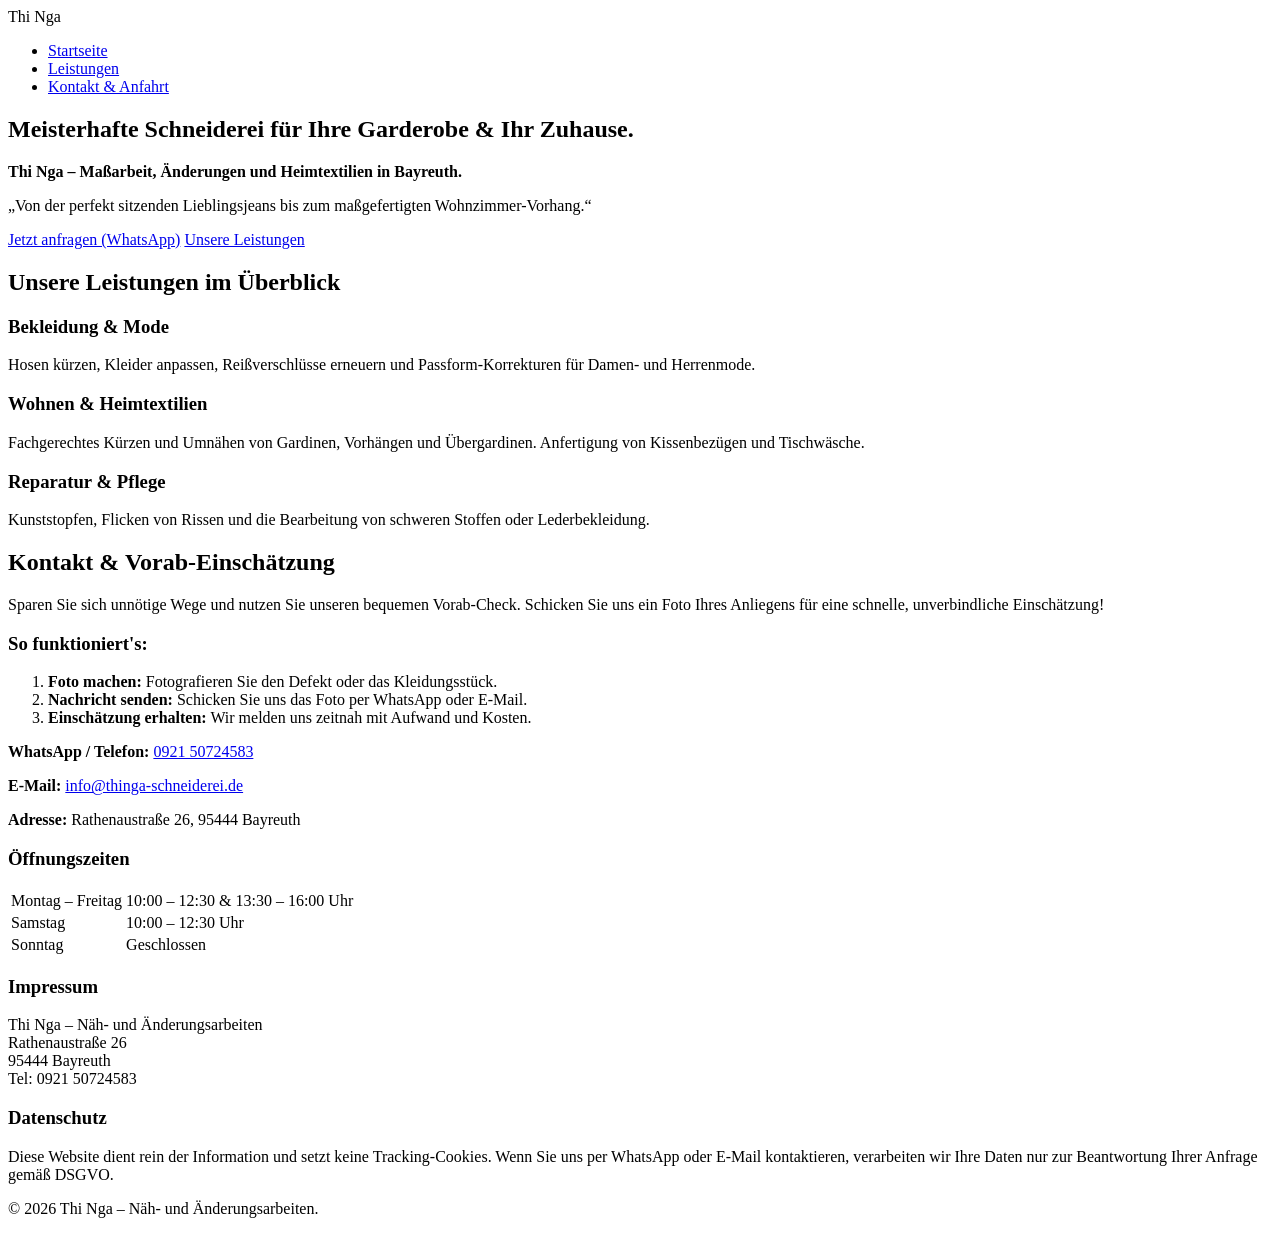
==== index.html @ 386ffd5c "Rename Untitled-1.html to index.html" ====
<!DOCTYPE html>
<html lang="de">
<head>
    <meta charset="UTF-8">
    <meta name="viewport" content="width=device-width, initial-scale=1.0">
    <meta name="description" content="Thi Nga – Ihre Änderungsschneiderei in Bayreuth. Maßarbeit, Änderungen und Heimtextilien.">
    <title>Thi Nga – Näh- und Änderungsarbeiten in Bayreuth</title>
    <link rel="stylesheet" href="style.css">
    <link rel="preconnect" href="https://fonts.googleapis.com">
    <link rel="preconnect" href="https://fonts.gstatic.com" crossorigin>
    <link href="https://fonts.googleapis.com/css2?family=Montserrat:wght@500;700&family=Open+Sans:wght@400;600&display=swap" rel="stylesheet">
</head>
<body>

    <header>
        <div class="container header-container">
            <div class="logo">Thi Nga</div>
            <nav>
                <ul>
                    <li><a href="#home">Startseite</a></li>
                    <li><a href="#leistungen">Leistungen</a></li>
                    <li><a href="#kontakt">Kontakt & Anfahrt</a></li>
                </ul>
            </nav>
        </div>
    </header>

    <section id="home" class="hero">
        <div class="container">
            <h1>Meisterhafte Schneiderei für Ihre Garderobe & Ihr Zuhause.</h1>
            <p><strong>Thi Nga – Maßarbeit, Änderungen und Heimtextilien in Bayreuth.</strong></p>
            <p>„Von der perfekt sitzenden Lieblingsjeans bis zum maßgefertigten Wohnzimmer-Vorhang.“</p>
            <div class="hero-buttons">
                <a href="#kontakt" class="btn btn-primary">Jetzt anfragen (WhatsApp)</a>
                <a href="#leistungen" class="btn btn-secondary">Unsere Leistungen</a>
            </div>
        </div>
    </section>

    <section id="leistungen" class="services">
        <div class="container">
            <h2>Unsere Leistungen im Überblick</h2>
            <div class="services-grid">
                <div class="service-card">
                    <h3>Bekleidung & Mode</h3>
                    <p>Hosen kürzen, Kleider anpassen, Reißverschlüsse erneuern und Passform-Korrekturen für Damen- und Herrenmode.</p>
                </div>
                <div class="service-card">
                    <h3>Wohnen & Heimtextilien</h3>
                    <p>Fachgerechtes Kürzen und Umnähen von Gardinen, Vorhängen und Übergardinen. Anfertigung von Kissenbezügen und Tischwäsche.</p>
                </div>
                <div class="service-card">
                    <h3>Reparatur & Pflege</h3>
                    <p>Kunststopfen, Flicken von Rissen und die Bearbeitung von schweren Stoffen oder Lederbekleidung.</p>
                </div>
            </div>
        </div>
    </section>

    <section id="kontakt" class="contact">
        <div class="container">
            <h2>Kontakt & Vorab-Einschätzung</h2>
            <p>Sparen Sie sich unnötige Wege und nutzen Sie unseren bequemen Vorab-Check. Schicken Sie uns ein Foto Ihres Anliegens für eine schnelle, unverbindliche Einschätzung!</p>
            
            <div class="contact-grid">
                <div class="contact-info">
                    <h3>So funktioniert's:</h3>
                    <ol>
                        <li><strong>Foto machen:</strong> Fotografieren Sie den Defekt oder das Kleidungsstück.</li>
                        <li><strong>Nachricht senden:</strong> Schicken Sie uns das Foto per WhatsApp oder E-Mail.</li>
                        <li><strong>Einschätzung erhalten:</strong> Wir melden uns zeitnah mit Aufwand und Kosten.</li>
                    </ol>
                    <div class="contact-details">
                        <p><strong>WhatsApp / Telefon:</strong> <a href="tel:+4992150724583">0921 50724583</a></p>
                        <p><strong>E-Mail:</strong> <a href="mailto:info@thinga-schneiderei.de">info@thinga-schneiderei.de</a></p>
                        <p><strong>Adresse:</strong> Rathenaustraße 26, 95444 Bayreuth</p>
                    </div>
                </div>
                
                <div class="opening-hours">
                    <h3>Öffnungszeiten</h3>
                    <table>
                        <tr>
                            <td>Montag – Freitag</td>
                            <td>10:00 – 12:30 & 13:30 – 16:00 Uhr</td>
                        </tr>
                        <tr>
                            <td>Samstag</td>
                            <td>10:00 – 12:30 Uhr</td>
                        </tr>
                        <tr>
                            <td>Sonntag</td>
                            <td>Geschlossen</td>
                        </tr>
                    </table>
                </div>
            </div>
        </div>
    </section>

    <footer>
        <div class="container">
            <div class="footer-legal">
                <h3>Impressum</h3>
                <p>Thi Nga – Näh- und Änderungsarbeiten<br>
                Rathenaustraße 26<br>
                95444 Bayreuth<br>
                Tel: 0921 50724583</p>
            </div>
            <div class="footer-legal">
                <h3>Datenschutz</h3>
                <p>Diese Website dient rein der Information und setzt keine Tracking-Cookies. Wenn Sie uns per WhatsApp oder E-Mail kontaktieren, verarbeiten wir Ihre Daten nur zur Beantwortung Ihrer Anfrage gemäß DSGVO.</p>
            </div>
        </div>
        <div class="copyright">
            <p>&copy; 2026 Thi Nga – Näh- und Änderungsarbeiten.</p>
        </div>
    </footer>

</body>
</html>
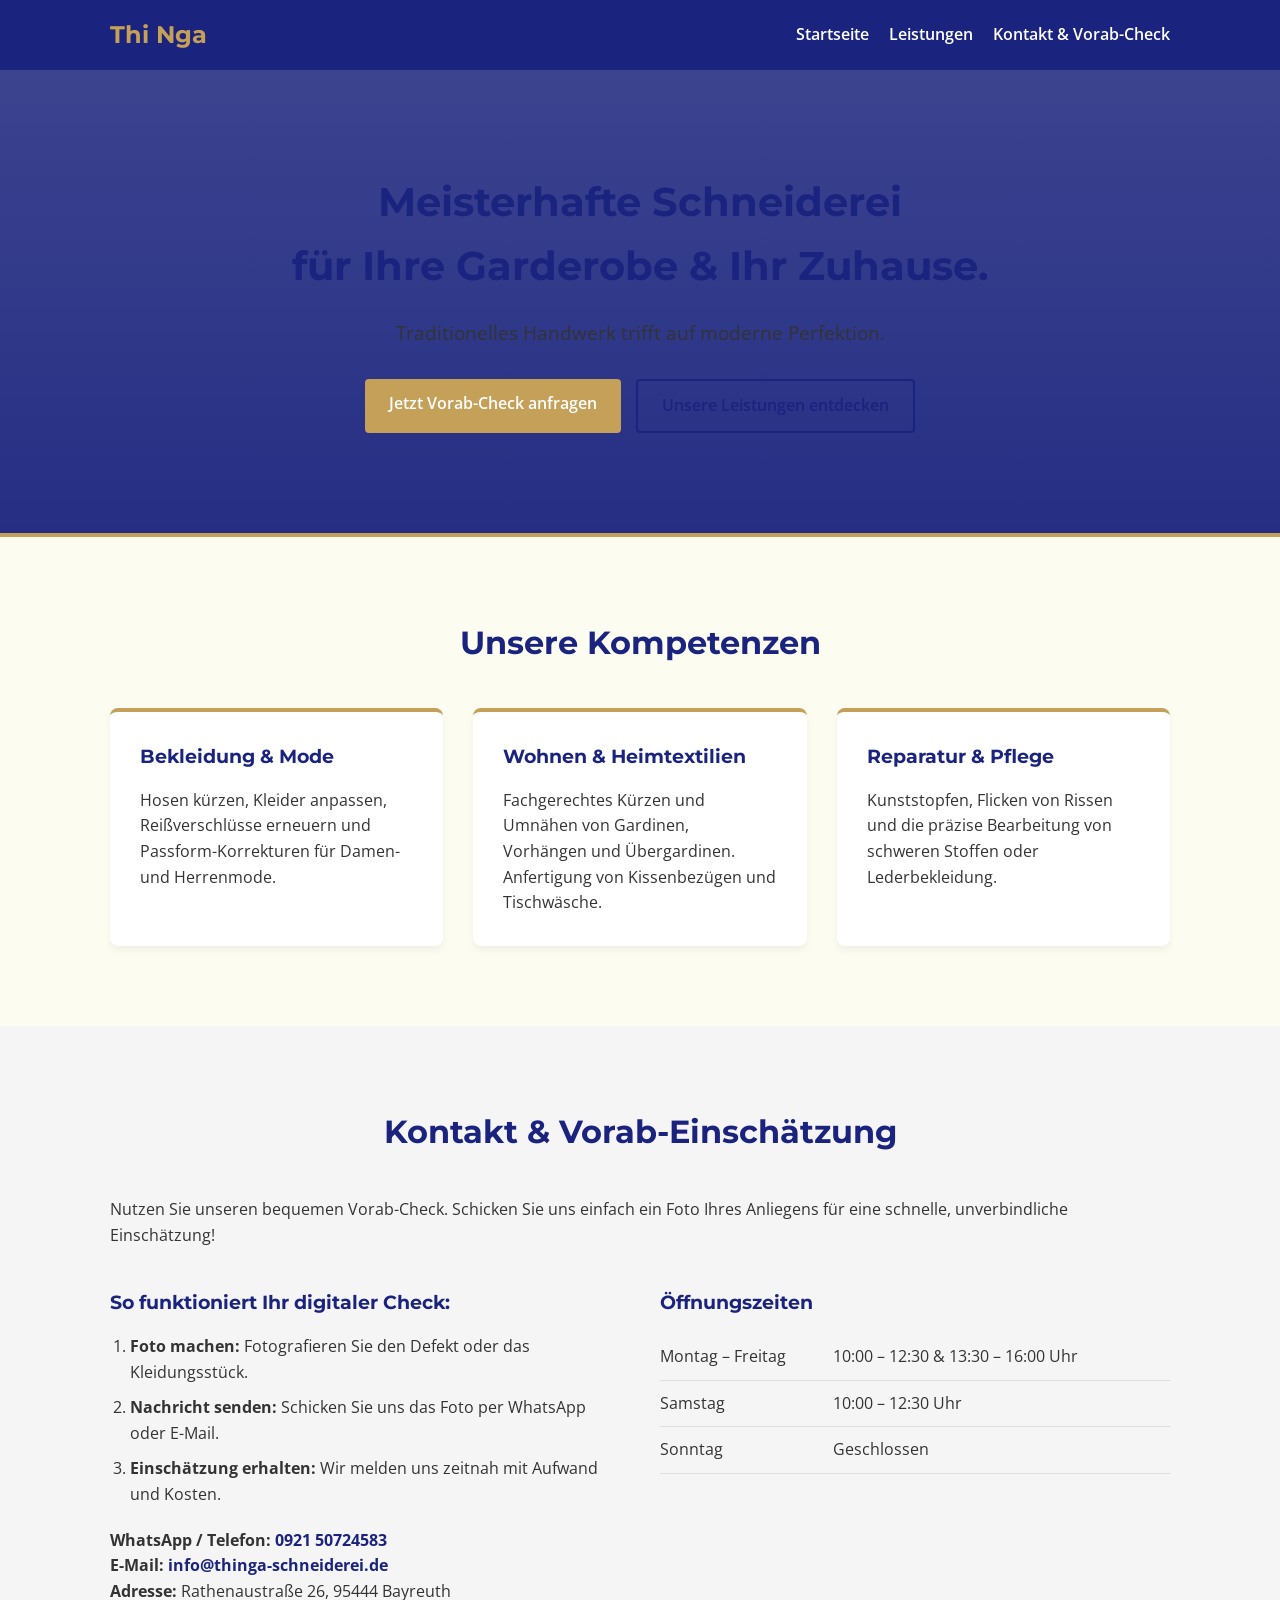
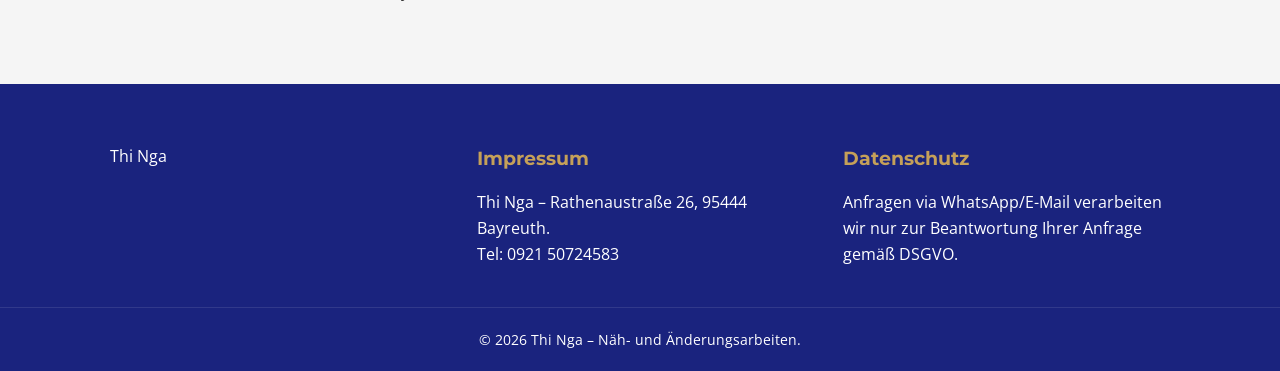
==== commit e54f7292: "Update index.html" ====
--- a/index.html
+++ b/index.html
@@ -3,12 +3,12 @@
 <head>
     <meta charset="UTF-8">
     <meta name="viewport" content="width=device-width, initial-scale=1.0">
-    <meta name="description" content="Thi Nga – Ihre Änderungsschneiderei in Bayreuth. Maßarbeit, Änderungen und Heimtextilien.">
-    <title>Thi Nga – Näh- und Änderungsarbeiten in Bayreuth</title>
+    <meta name="description" content="Thi Nga – Meisterhafte Änderungsschneiderei in Bayreuth. Maßarbeit, Änderungen & Heimtextilien.">
+    <title>Thi Nga – Näh- und Änderungsarbeiten | Bayreuth</title>
     <link rel="stylesheet" href="style.css">
     <link rel="preconnect" href="https://fonts.googleapis.com">
     <link rel="preconnect" href="https://fonts.gstatic.com" crossorigin>
-    <link href="https://fonts.googleapis.com/css2?family=Montserrat:wght@500;700&family=Open+Sans:wght@400;600&display=swap" rel="stylesheet">
+    <link href="https://fonts.googleapis.com/css2?family=Montserrat:wght@500;700&family=Playfair+Display:wght@500;700&family=Open+Sans:wght@400;600&display=swap" rel="stylesheet">
 </head>
 <body>
 
@@ -19,39 +19,50 @@
                 <ul>
                     <li><a href="#home">Startseite</a></li>
                     <li><a href="#leistungen">Leistungen</a></li>
-                    <li><a href="#kontakt">Kontakt & Anfahrt</a></li>
+                    <li><a href="#kontakt">Kontakt & Vorab-Check</a></li>
                 </ul>
             </nav>
         </div>
     </header>
 
-    <section id="home" class="hero">
-        <div class="container">
-            <h1>Meisterhafte Schneiderei für Ihre Garderobe & Ihr Zuhause.</h1>
-            <p><strong>Thi Nga – Maßarbeit, Änderungen und Heimtextilien in Bayreuth.</strong></p>
-            <p>„Von der perfekt sitzenden Lieblingsjeans bis zum maßgefertigten Wohnzimmer-Vorhang.“</p>
+    <section id="home" class="hero animate-fade-in" style="background-image: linear-gradient(rgba(26, 35, 126, 0.85), rgba(26, 35, 126, 0.95)), url('image_0.png');">
+        <div class="container hero-content">
+            <h1>Meisterhafte Schneiderei<br>für Ihre Garderobe & Ihr Zuhause.</h1>
+            <p class="hero-tagline">Traditionelles Handwerk trifft auf moderne Perfektion.</p>
             <div class="hero-buttons">
-                <a href="#kontakt" class="btn btn-primary">Jetzt anfragen (WhatsApp)</a>
-                <a href="#leistungen" class="btn btn-secondary">Unsere Leistungen</a>
+                <a href="#kontakt" class="btn btn-primary">Jetzt Vorab-Check anfragen</a>
+                <a href="#leistungen" class="btn btn-secondary">Unsere Leistungen entdecken</a>
             </div>
         </div>
     </section>
 
     <section id="leistungen" class="services">
         <div class="container">
-            <h2>Unsere Leistungen im Überblick</h2>
+            <h2 class="section-title">Unsere Kompetenzen</h2>
             <div class="services-grid">
-                <div class="service-card">
-                    <h3>Bekleidung & Mode</h3>
-                    <p>Hosen kürzen, Kleider anpassen, Reißverschlüsse erneuern und Passform-Korrekturen für Damen- und Herrenmode.</p>
+                
+                <div class="service-card animate-slide-up">
+                    <div class="card-image" style="background-image: url('image_1.png');"></div>
+                    <div class="card-content">
+                        <h3>Bekleidung & Mode</h3>
+                        <p>Hosen kürzen, Kleider anpassen, Reißverschlüsse erneuern und Passform-Korrekturen für Damen- und Herrenmode.</p>
+                    </div>
                 </div>
-                <div class="service-card">
-                    <h3>Wohnen & Heimtextilien</h3>
-                    <p>Fachgerechtes Kürzen und Umnähen von Gardinen, Vorhängen und Übergardinen. Anfertigung von Kissenbezügen und Tischwäsche.</p>
+
+                <div class="service-card animate-slide-up">
+                    <div class="card-image" style="background-image: url('image_2.png');"></div>
+                    <div class="card-content">
+                        <h3>Wohnen & Heimtextilien</h3>
+                        <p>Fachgerechtes Kürzen und Umnähen von Gardinen, Vorhängen und Übergardinen. Anfertigung von Kissenbezügen und Tischwäsche.</p>
+                    </div>
                 </div>
-                <div class="service-card">
-                    <h3>Reparatur & Pflege</h3>
-                    <p>Kunststopfen, Flicken von Rissen und die Bearbeitung von schweren Stoffen oder Lederbekleidung.</p>
+
+                <div class="service-card animate-slide-up">
+                    <div class="card-image" style="background-image: url('image_3.png');"></div>
+                    <div class="card-content">
+                        <h3>Reparatur & Pflege</h3>
+                        <p>Kunststopfen, Flicken von Rissen und die präzise Bearbeitung von schweren Stoffen oder Lederbekleidung.</p>
+                    </div>
                 </div>
             </div>
         </div>
@@ -59,12 +70,12 @@
 
     <section id="kontakt" class="contact">
         <div class="container">
-            <h2>Kontakt & Vorab-Einschätzung</h2>
-            <p>Sparen Sie sich unnötige Wege und nutzen Sie unseren bequemen Vorab-Check. Schicken Sie uns ein Foto Ihres Anliegens für eine schnelle, unverbindliche Einschätzung!</p>
+            <h2 class="section-title">Kontakt & Vorab-Einschätzung</h2>
+            <p class="contact-lead">Nutzen Sie unseren bequemen Vorab-Check. Schicken Sie uns einfach ein Foto Ihres Anliegens für eine schnelle, unverbindliche Einschätzung!</p>
             
             <div class="contact-grid">
                 <div class="contact-info">
-                    <h3>So funktioniert's:</h3>
+                    <h3>So funktioniert Ihr digitaler Check:</h3>
                     <ol>
                         <li><strong>Foto machen:</strong> Fotografieren Sie den Defekt oder das Kleidungsstück.</li>
                         <li><strong>Nachricht senden:</strong> Schicken Sie uns das Foto per WhatsApp oder E-Mail.</li>
@@ -99,17 +110,16 @@
     </section>
 
     <footer>
-        <div class="container">
+        <div class="container footer-grid">
+            <div class="footer-logo">Thi Nga</div>
             <div class="footer-legal">
                 <h3>Impressum</h3>
-                <p>Thi Nga – Näh- und Änderungsarbeiten<br>
-                Rathenaustraße 26<br>
-                95444 Bayreuth<br>
+                <p>Thi Nga – Rathenaustraße 26, 95444 Bayreuth.<br>
                 Tel: 0921 50724583</p>
             </div>
             <div class="footer-legal">
                 <h3>Datenschutz</h3>
-                <p>Diese Website dient rein der Information und setzt keine Tracking-Cookies. Wenn Sie uns per WhatsApp oder E-Mail kontaktieren, verarbeiten wir Ihre Daten nur zur Beantwortung Ihrer Anfrage gemäß DSGVO.</p>
+                <p>Anfragen via WhatsApp/E-Mail verarbeiten wir nur zur Beantwortung Ihrer Anfrage gemäß DSGVO.</p>
             </div>
         </div>
         <div class="copyright">
--- a/style.css
+++ b/style.css
@@ -0,0 +1,233 @@
+/* Globale Variablen (Farbpalette) */
+:root {
+    --primary-color: #1a237e; /* Dunkelblau */
+    --secondary-color: #fdfcf0; /* Warmes Beige/Leinen */
+    --accent-color: #c5a059; /* Gold/Bronze */
+    --text-color: #333333;
+    --light-bg: #f5f5f5;
+}
+
+/* Reset & Basis-Styling */
+* {
+    margin: 0;
+    padding: 0;
+    box-sizing: border-box;
+}
+
+body {
+    font-family: 'Open Sans', sans-serif;
+    color: var(--text-color);
+    background-color: var(--secondary-color);
+    line-height: 1.6;
+}
+
+h1, h2, h3 {
+    font-family: 'Montserrat', sans-serif;
+    color: var(--primary-color);
+    margin-bottom: 1rem;
+}
+
+.container {
+    max-width: 1100px;
+    margin: 0 auto;
+    padding: 0 20px;
+}
+
+/* Header & Navigation */
+header {
+    background-color: var(--primary-color);
+    color: white;
+    padding: 1rem 0;
+    position: sticky;
+    top: 0;
+    z-index: 100;
+}
+
+.header-container {
+    display: flex;
+    justify-content: space-between;
+    align-items: center;
+}
+
+.logo {
+    font-family: 'Montserrat', sans-serif;
+    font-size: 1.5rem;
+    font-weight: 700;
+    color: var(--accent-color);
+}
+
+nav ul {
+    list-style: none;
+    display: flex;
+    gap: 20px;
+}
+
+nav a {
+    color: white;
+    text-decoration: none;
+    font-weight: 600;
+    transition: color 0.3s;
+}
+
+nav a:hover {
+    color: var(--accent-color);
+}
+
+/* Hero Sektion */
+.hero {
+    background-color: var(--secondary-color);
+    padding: 100px 0;
+    text-align: center;
+    border-bottom: 4px solid var(--accent-color);
+}
+
+.hero h1 {
+    font-size: 2.5rem;
+    margin-bottom: 20px;
+}
+
+.hero p {
+    font-size: 1.2rem;
+    margin-bottom: 10px;
+}
+
+.hero-buttons {
+    margin-top: 30px;
+    display: flex;
+    justify-content: center;
+    gap: 15px;
+}
+
+/* Buttons */
+.btn {
+    display: inline-block;
+    padding: 12px 24px;
+    text-decoration: none;
+    border-radius: 4px;
+    font-weight: 600;
+    transition: all 0.3s ease;
+}
+
+.btn-primary {
+    background-color: var(--accent-color);
+    color: white;
+}
+
+.btn-primary:hover {
+    background-color: #b08d4b;
+}
+
+.btn-secondary {
+    background-color: transparent;
+    border: 2px solid var(--primary-color);
+    color: var(--primary-color);
+}
+
+.btn-secondary:hover {
+    background-color: var(--primary-color);
+    color: white;
+}
+
+/* Sektionen allgemein */
+section {
+    padding: 80px 0;
+}
+
+section h2 {
+    text-align: center;
+    font-size: 2rem;
+    margin-bottom: 40px;
+}
+
+/* Leistungen (Grid) */
+.services-grid {
+    display: grid;
+    grid-template-columns: repeat(auto-fit, minmax(300px, 1fr));
+    gap: 30px;
+}
+
+.service-card {
+    background-color: white;
+    padding: 30px;
+    border-radius: 8px;
+    box-shadow: 0 4px 6px rgba(0,0,0,0.05);
+    border-top: 4px solid var(--accent-color);
+}
+
+/* Kontakt & Öffnungszeiten */
+.contact {
+    background-color: var(--light-bg);
+}
+
+.contact-grid {
+    display: grid;
+    grid-template-columns: repeat(auto-fit, minmax(300px, 1fr));
+    gap: 40px;
+    margin-top: 40px;
+}
+
+.contact-info ol {
+    margin-left: 20px;
+    margin-bottom: 20px;
+}
+
+.contact-info li {
+    margin-bottom: 10px;
+}
+
+.contact-details a {
+    color: var(--primary-color);
+    font-weight: bold;
+    text-decoration: none;
+}
+
+.opening-hours table {
+    width: 100%;
+    border-collapse: collapse;
+}
+
+.opening-hours td {
+    padding: 10px 0;
+    border-bottom: 1px solid #ddd;
+}
+
+/* Footer */
+footer {
+    background-color: var(--primary-color);
+    color: white;
+    padding: 60px 0 20px;
+}
+
+footer .container {
+    display: grid;
+    grid-template-columns: repeat(auto-fit, minmax(250px, 1fr));
+    gap: 40px;
+    margin-bottom: 40px;
+}
+
+footer h3 {
+    color: var(--accent-color);
+}
+
+.copyright {
+    text-align: center;
+    border-top: 1px solid rgba(255,255,255,0.1);
+    padding-top: 20px;
+    font-size: 0.9rem;
+}
+
+/* Responsive Design (Smartphone) */
+@media (max-width: 768px) {
+    .header-container {
+        flex-direction: column;
+        gap: 15px;
+    }
+    
+    .hero h1 {
+        font-size: 2rem;
+    }
+    
+    .hero-buttons {
+        flex-direction: column;
+    }
+}
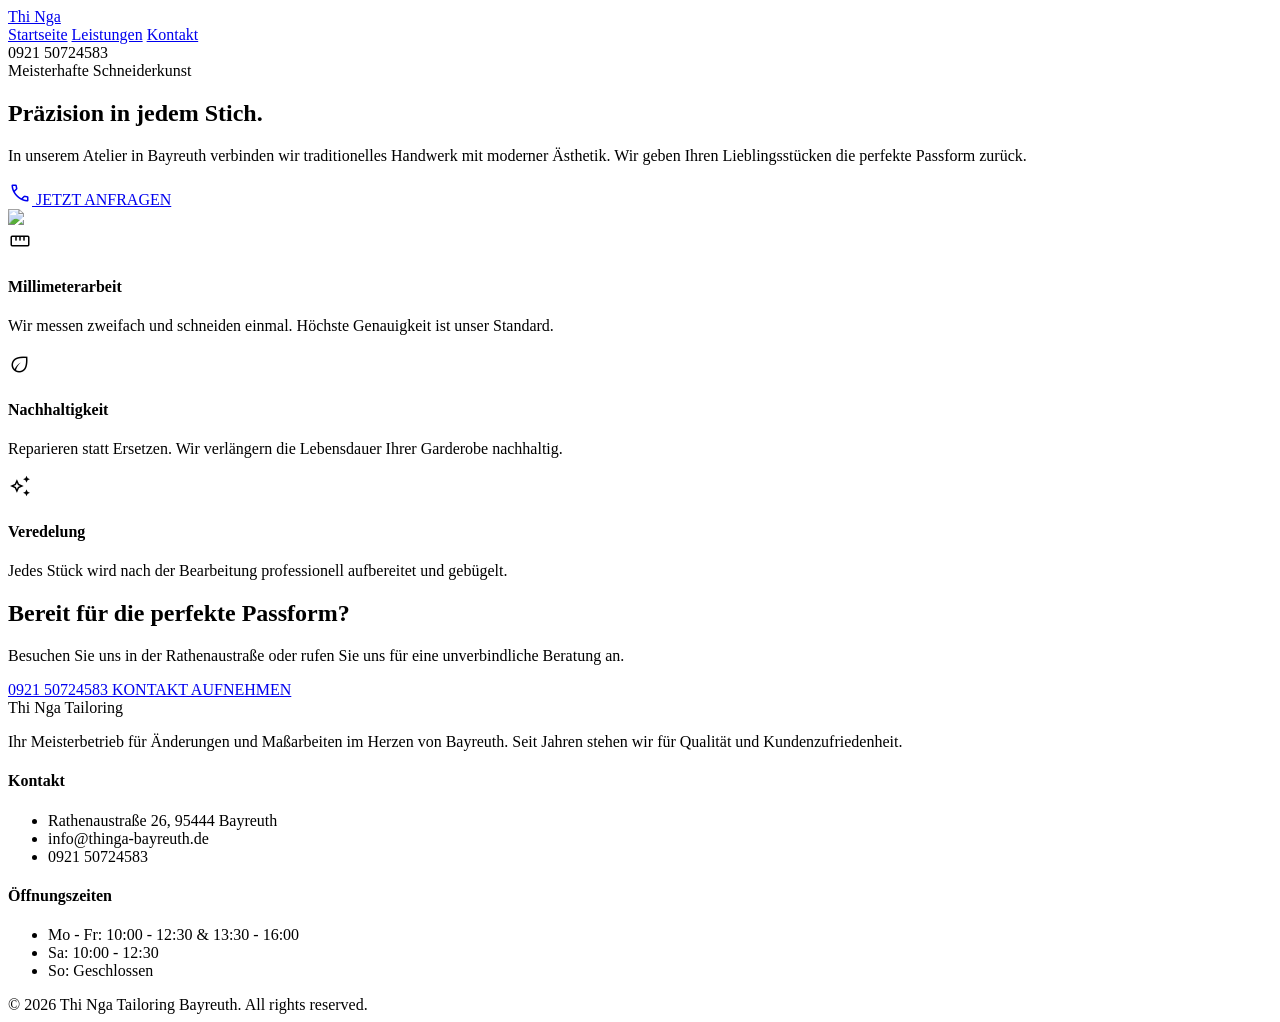
==== commit 45a8de5d: "Update index.html" ====
--- a/index.html
+++ b/index.html
@@ -1,131 +1,169 @@
 <!DOCTYPE html>
-<html lang="de">
-<head>
-    <meta charset="UTF-8">
-    <meta name="viewport" content="width=device-width, initial-scale=1.0">
-    <meta name="description" content="Thi Nga – Meisterhafte Änderungsschneiderei in Bayreuth. Maßarbeit, Änderungen & Heimtextilien.">
-    <title>Thi Nga – Näh- und Änderungsarbeiten | Bayreuth</title>
-    <link rel="stylesheet" href="style.css">
-    <link rel="preconnect" href="https://fonts.googleapis.com">
-    <link rel="preconnect" href="https://fonts.gstatic.com" crossorigin>
-    <link href="https://fonts.googleapis.com/css2?family=Montserrat:wght@500;700&family=Playfair+Display:wght@500;700&family=Open+Sans:wght@400;600&display=swap" rel="stylesheet">
+<html class="light" lang="de"><head>
+<meta charset="utf-8"/>
+<meta content="width=device-width, initial-scale=1.0" name="viewport"/>
+<title>Thi Nga - Näh- und Änderungsarbeiten in Bayreuth</title>
+<script src="https://cdn.tailwindcss.com?plugins=forms,container-queries"></script>
+<link href="https://fonts.googleapis.com/css2?family=Newsreader:ital,wght@0,400;0,500;0,600;1,400;1,500&family=Manrope:wght@400;600;700&display=swap" rel="stylesheet"/>
+<link href="https://fonts.googleapis.com/css2?family=Material+Symbols+Outlined:wght,FILL@100..700,0..1&display=swap" rel="stylesheet"/>
+<script id="tailwind-config">
+    tailwind.config = {
+        darkMode: "class",
+        theme: {
+            extend: {
+                colors: {
+                    "primary": "#000000",
+                    "primary-container": "#0f1c2e",
+                    "on-primary": "#ffffff",
+                    "secondary": "#645e4f",
+                    "secondary-container": "#e8dfcc",
+                    "on-secondary-container": "#696253",
+                    "background": "#f9f9f9",
+                    "on-background": "#1a1c1c",
+                    "surface": "#f9f9f9",
+                    "on-surface": "#1a1c1c",
+                    "on-surface-variant": "#44474c",
+                    "outline-variant": "#c5c6cd",
+                    "surface-container-low": "#f3f3f3",
+                    "surface-container-highest": "#e2e2e2",
+                },
+                spacing: {
+                    "section-gap": "120px",
+                },
+                fontFamily: {
+                    "headline-md": ["Newsreader"],
+                    "headline-lg": ["Newsreader"],
+                    "headline-xl": ["Newsreader"],
+                    "body-md": ["Manrope"],
+                    "body-lg": ["Manrope"],
+                    "label-sm": ["Manrope"]
+                },
+                fontSize: {
+                    "headline-md": ["24px", {"lineHeight": "1.3", "fontWeight": "500"}],
+                    "headline-lg": ["32px", {"lineHeight": "1.2", "fontWeight": "500"}],
+                    "headline-xl": ["48px", {"lineHeight": "1.1", "letterSpacing": "-0.02em", "fontWeight": "600"}],
+                    "body-md": ["16px", {"lineHeight": "1.6", "fontWeight": "400"}],
+                    "body-lg": ["18px", {"lineHeight": "1.6", "fontWeight": "400"}],
+                    "label-sm": ["13px", {"lineHeight": "1", "letterSpacing": "0.05em", "fontWeight": "600"}]
+                }
+            }
+        }
+    }
+</script>
+<style>
+    .material-symbols-outlined { font-variation-settings: 'FILL' 0, 'wght' 300, 'GRAD' 0, 'opsz' 24; }
+</style>
 </head>
-<body>
+<body class="bg-background text-on-background font-body-md">
 
-    <header>
-        <div class="container header-container">
-            <div class="logo">Thi Nga</div>
-            <nav>
-                <ul>
-                    <li><a href="#home">Startseite</a></li>
-                    <li><a href="#leistungen">Leistungen</a></li>
-                    <li><a href="#kontakt">Kontakt & Vorab-Check</a></li>
-                </ul>
-            </nav>
+<header class="fixed top-0 w-full z-50 bg-[#fdfbf7] border-b border-[#e5e1da]">
+    <div class="max-w-[1140px] mx-auto px-8 py-6 flex justify-between items-center w-full">
+        <a href="index.html" class="text-2xl font-medium text-[#0f1c2e] italic font-serif font-['Newsreader'] tracking-tight">Thi Nga</a>
+        <nav class="hidden md:flex gap-8 font-serif font-['Newsreader'] tracking-tight">
+            <a class="text-[#0f1c2e] border-b border-[#0f1c2e] pb-1 cursor-pointer" href="index.html">Startseite</a>
+            <a class="text-[#6b665f] hover:text-[#0f1c2e] transition-colors duration-200" href="leistungen.html">Leistungen</a>
+            <a class="text-[#6b665f] hover:text-[#0f1c2e] transition-colors duration-200" href="kontakt.html">Kontakt</a>
+        </nav>
+        <div class="text-[#0f1c2e] font-serif font-['Newsreader'] tracking-tight font-medium">
+            0921 50724583
         </div>
-    </header>
+    </div>
+</header>
 
-    <section id="home" class="hero animate-fade-in" style="background-image: linear-gradient(rgba(26, 35, 126, 0.85), rgba(26, 35, 126, 0.95)), url('image_0.png');">
-        <div class="container hero-content">
-            <h1>Meisterhafte Schneiderei<br>für Ihre Garderobe & Ihr Zuhause.</h1>
-            <p class="hero-tagline">Traditionelles Handwerk trifft auf moderne Perfektion.</p>
-            <div class="hero-buttons">
-                <a href="#kontakt" class="btn btn-primary">Jetzt Vorab-Check anfragen</a>
-                <a href="#leistungen" class="btn btn-secondary">Unsere Leistungen entdecken</a>
+<main class="pt-[100px]">
+    <section class="max-w-[1140px] mx-auto px-8 mt-20 mb-[120px]">
+        <div class="grid grid-cols-1 md:grid-cols-2 gap-16 items-center">
+            <div>
+                <span class="font-label-sm text-secondary uppercase tracking-widest block mb-4">Meisterhafte Schneiderkunst</span>
+                <h1 class="font-headline-xl text-primary mb-6">Präzision in jedem Stich.</h1>
+                <p class="font-body-lg text-on-surface-variant max-w-lg mb-8">
+                    In unserem Atelier in Bayreuth verbinden wir traditionelles Handwerk mit moderner Ästhetik. Wir geben Ihren Lieblingsstücken die perfekte Passform zurück.
+                </p>
+                <a class="inline-flex items-center gap-3 bg-primary-container text-on-primary px-8 py-4 font-label-sm tracking-wider hover:bg-opacity-90 transition-all" href="kontakt.html">
+                    <span class="material-symbols-outlined" data-icon="call">call</span>
+                    JETZT ANFRAGEN
+                </a>
+            </div>
+            <div class="relative h-[500px] overflow-hidden rounded-lg">
+                <img class="w-full h-full object-cover" data-alt="Tailor working" src="https://lh3.googleusercontent.com/aida-public/[base64]"/>
+                <div class="absolute inset-0 border-[24px] border-white opacity-20 pointer-events-none"></div>
             </div>
         </div>
     </section>
 
-    <section id="leistungen" class="services">
-        <div class="container">
-            <h2 class="section-title">Unsere Kompetenzen</h2>
-            <div class="services-grid">
-                
-                <div class="service-card animate-slide-up">
-                    <div class="card-image" style="background-image: url('image_1.png');"></div>
-                    <div class="card-content">
-                        <h3>Bekleidung & Mode</h3>
-                        <p>Hosen kürzen, Kleider anpassen, Reißverschlüsse erneuern und Passform-Korrekturen für Damen- und Herrenmode.</p>
-                    </div>
+    <section class="bg-surface-container-low py-section-gap mb-section-gap">
+        <div class="max-w-[1140px] mx-auto px-8 grid grid-cols-1 md:grid-cols-3 gap-12">
+            <div class="text-center">
+                <div class="w-16 h-16 bg-white border border-outline-variant mx-auto flex items-center justify-center mb-6 rounded-full">
+                    <span class="material-symbols-outlined text-primary" data-icon="straighten">straighten</span>
                 </div>
+                <h4 class="font-headline-md mb-3">Millimeterarbeit</h4>
+                <p class="font-body-md text-on-surface-variant">Wir messen zweifach und schneiden einmal. Höchste Genauigkeit ist unser Standard.</p>
+            </div>
+            <div class="text-center">
+                <div class="w-16 h-16 bg-white border border-outline-variant mx-auto flex items-center justify-center mb-6 rounded-full">
+                    <span class="material-symbols-outlined text-primary" data-icon="eco">eco</span>
+                </div>
+                <h4 class="font-headline-md mb-3">Nachhaltigkeit</h4>
+                <p class="font-body-md text-on-surface-variant">Reparieren statt Ersetzen. Wir verlängern die Lebensdauer Ihrer Garderobe nachhaltig.</p>
+            </div>
+            <div class="text-center">
+                <div class="w-16 h-16 bg-white border border-outline-variant mx-auto flex items-center justify-center mb-6 rounded-full">
+                    <span class="material-symbols-outlined text-primary" data-icon="auto_awesome">auto_awesome</span>
+                </div>
+                <h4 class="font-headline-md mb-3">Veredelung</h4>
+                <p class="font-body-md text-on-surface-variant">Jedes Stück wird nach der Bearbeitung professionell aufbereitet und gebügelt.</p>
+            </div>
+        </div>
+    </section>
 
-                <div class="service-card animate-slide-up">
-                    <div class="card-image" style="background-image: url('image_2.png');"></div>
-                    <div class="card-content">
-                        <h3>Wohnen & Heimtextilien</h3>
-                        <p>Fachgerechtes Kürzen und Umnähen von Gardinen, Vorhängen und Übergardinen. Anfertigung von Kissenbezügen und Tischwäsche.</p>
-                    </div>
-                </div>
-
-                <div class="service-card animate-slide-up">
-                    <div class="card-image" style="background-image: url('image_3.png');"></div>
-                    <div class="card-content">
-                        <h3>Reparatur & Pflege</h3>
-                        <p>Kunststopfen, Flicken von Rissen und die präzise Bearbeitung von schweren Stoffen oder Lederbekleidung.</p>
-                    </div>
+    <section class="max-w-[1140px] mx-auto px-8 mb-section-gap">
+        <div class="bg-primary-container text-on-primary p-16 text-center relative overflow-hidden rounded-xl">
+            <div class="relative z-10">
+                <h2 class="font-headline-xl mb-6">Bereit für die perfekte Passform?</h2>
+                <p class="font-body-lg mb-10 opacity-90 max-w-xl mx-auto">
+                    Besuchen Sie uns in der Rathenaustraße oder rufen Sie uns für eine unverbindliche Beratung an.
+                </p>
+                <div class="flex flex-col md:flex-row justify-center gap-6">
+                    <a class="bg-white text-primary-container px-10 py-4 font-label-sm tracking-widest hover:bg-gray-100 transition-all rounded" href="tel:+4992150724583">
+                        0921 50724583
+                    </a>
+                    <a class="border border-white text-white px-10 py-4 font-label-sm tracking-widest hover:bg-white/10 transition-all rounded" href="kontakt.html">
+                        KONTAKT AUFNEHMEN
+                    </a>
                 </div>
             </div>
         </div>
     </section>
+</main>
 
-    <section id="kontakt" class="contact">
-        <div class="container">
-            <h2 class="section-title">Kontakt & Vorab-Einschätzung</h2>
-            <p class="contact-lead">Nutzen Sie unseren bequemen Vorab-Check. Schicken Sie uns einfach ein Foto Ihres Anliegens für eine schnelle, unverbindliche Einschätzung!</p>
-            
-            <div class="contact-grid">
-                <div class="contact-info">
-                    <h3>So funktioniert Ihr digitaler Check:</h3>
-                    <ol>
-                        <li><strong>Foto machen:</strong> Fotografieren Sie den Defekt oder das Kleidungsstück.</li>
-                        <li><strong>Nachricht senden:</strong> Schicken Sie uns das Foto per WhatsApp oder E-Mail.</li>
-                        <li><strong>Einschätzung erhalten:</strong> Wir melden uns zeitnah mit Aufwand und Kosten.</li>
-                    </ol>
-                    <div class="contact-details">
-                        <p><strong>WhatsApp / Telefon:</strong> <a href="tel:+4992150724583">0921 50724583</a></p>
-                        <p><strong>E-Mail:</strong> <a href="mailto:info@thinga-schneiderei.de">info@thinga-schneiderei.de</a></p>
-                        <p><strong>Adresse:</strong> Rathenaustraße 26, 95444 Bayreuth</p>
-                    </div>
-                </div>
-                
-                <div class="opening-hours">
-                    <h3>Öffnungszeiten</h3>
-                    <table>
-                        <tr>
-                            <td>Montag – Freitag</td>
-                            <td>10:00 – 12:30 & 13:30 – 16:00 Uhr</td>
-                        </tr>
-                        <tr>
-                            <td>Samstag</td>
-                            <td>10:00 – 12:30 Uhr</td>
-                        </tr>
-                        <tr>
-                            <td>Sonntag</td>
-                            <td>Geschlossen</td>
-                        </tr>
-                    </table>
-                </div>
+<footer class="bg-[#f5f2eb] border-t border-[#e5e1da] mt-[120px]">
+    <div class="max-w-[1140px] mx-auto px-8 py-20 flex flex-col md:flex-row justify-between gap-12">
+        <div class="space-y-6">
+            <div class="text-xl font-medium text-[#0f1c2e] font-serif font-['Newsreader']">Thi Nga Tailoring</div>
+            <p class="font-serif font-['Newsreader'] text-[#6b665f] max-w-xs">Ihr Meisterbetrieb für Änderungen und Maßarbeiten im Herzen von Bayreuth. Seit Jahren stehen wir für Qualität und Kundenzufriedenheit.</p>
+        </div>
+        <div class="grid grid-cols-1 sm:grid-cols-2 gap-12">
+            <div class="space-y-4">
+                <h4 class="font-serif font-['Newsreader'] font-medium text-[#0f1c2e]">Kontakt</h4>
+                <ul class="space-y-3 text-sm text-[#6b665f]">
+                    <li>Rathenaustraße 26, 95444 Bayreuth</li>
+                    <li>info@thinga-bayreuth.de</li>
+                    <li>0921 50724583</li>
+                </ul>
+            </div>
+            <div class="space-y-4">
+                <h4 class="font-serif font-['Newsreader'] font-medium text-[#0f1c2e]">Öffnungszeiten</h4>
+                <ul class="space-y-3 text-sm text-[#6b665f]">
+                    <li>Mo - Fr: 10:00 - 12:30 & 13:30 - 16:00</li>
+                    <li>Sa: 10:00 - 12:30</li>
+                    <li>So: Geschlossen</li>
+                </ul>
             </div>
         </div>
-    </section>
-
-    <footer>
-        <div class="container footer-grid">
-            <div class="footer-logo">Thi Nga</div>
-            <div class="footer-legal">
-                <h3>Impressum</h3>
-                <p>Thi Nga – Rathenaustraße 26, 95444 Bayreuth.<br>
-                Tel: 0921 50724583</p>
-            </div>
-            <div class="footer-legal">
-                <h3>Datenschutz</h3>
-                <p>Anfragen via WhatsApp/E-Mail verarbeiten wir nur zur Beantwortung Ihrer Anfrage gemäß DSGVO.</p>
-            </div>
-        </div>
-        <div class="copyright">
-            <p>&copy; 2026 Thi Nga – Näh- und Änderungsarbeiten.</p>
-        </div>
-    </footer>
-
-</body>
-</html>
+    </div>
+    <div class="max-w-[1140px] mx-auto px-8 pb-10 flex justify-between items-center text-[#6b665f] text-xs font-serif font-['Newsreader']">
+        <div>© 2026 Thi Nga Tailoring Bayreuth. All rights reserved.</div>
+    </div>
+</footer>
+</body></html>
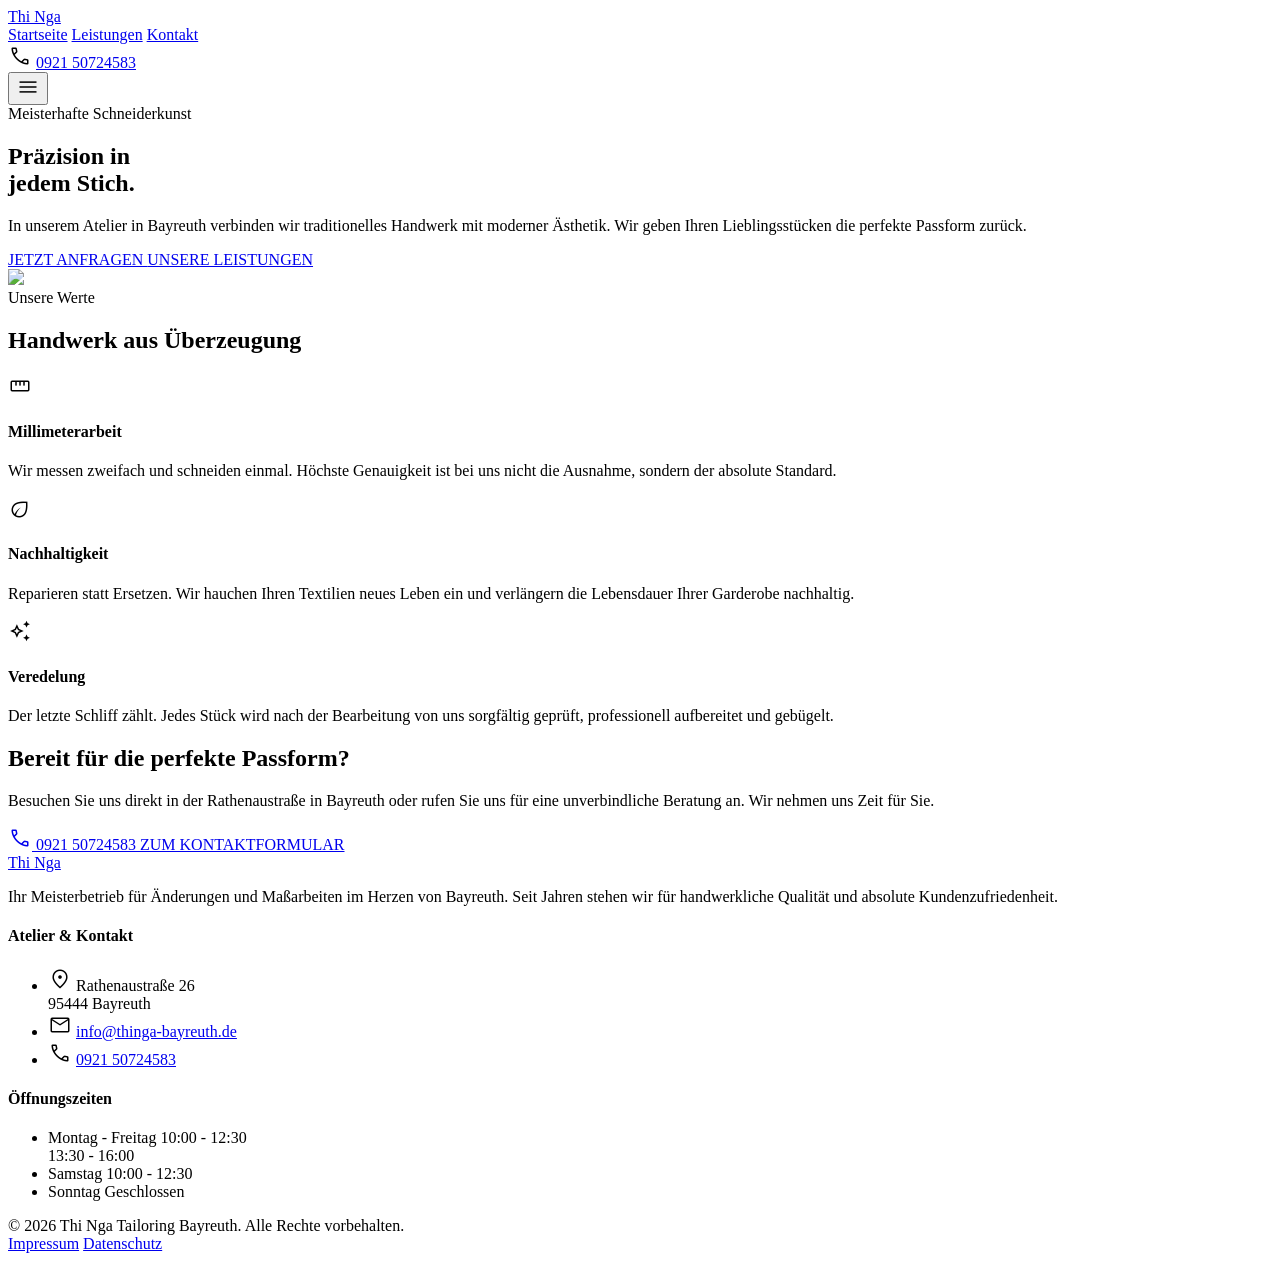
==== commit eb1a8629: "Update index.html" ====
--- a/index.html
+++ b/index.html
@@ -1,169 +1,238 @@
 <!DOCTYPE html>
-<html class="light" lang="de"><head>
-<meta charset="utf-8"/>
-<meta content="width=device-width, initial-scale=1.0" name="viewport"/>
-<title>Thi Nga - Näh- und Änderungsarbeiten in Bayreuth</title>
-<script src="https://cdn.tailwindcss.com?plugins=forms,container-queries"></script>
-<link href="https://fonts.googleapis.com/css2?family=Newsreader:ital,wght@0,400;0,500;0,600;1,400;1,500&family=Manrope:wght@400;600;700&display=swap" rel="stylesheet"/>
-<link href="https://fonts.googleapis.com/css2?family=Material+Symbols+Outlined:wght,FILL@100..700,0..1&display=swap" rel="stylesheet"/>
-<script id="tailwind-config">
-    tailwind.config = {
-        darkMode: "class",
-        theme: {
-            extend: {
-                colors: {
-                    "primary": "#000000",
-                    "primary-container": "#0f1c2e",
-                    "on-primary": "#ffffff",
-                    "secondary": "#645e4f",
-                    "secondary-container": "#e8dfcc",
-                    "on-secondary-container": "#696253",
-                    "background": "#f9f9f9",
-                    "on-background": "#1a1c1c",
-                    "surface": "#f9f9f9",
-                    "on-surface": "#1a1c1c",
-                    "on-surface-variant": "#44474c",
-                    "outline-variant": "#c5c6cd",
-                    "surface-container-low": "#f3f3f3",
-                    "surface-container-highest": "#e2e2e2",
-                },
-                spacing: {
-                    "section-gap": "120px",
-                },
-                fontFamily: {
-                    "headline-md": ["Newsreader"],
-                    "headline-lg": ["Newsreader"],
-                    "headline-xl": ["Newsreader"],
-                    "body-md": ["Manrope"],
-                    "body-lg": ["Manrope"],
-                    "label-sm": ["Manrope"]
-                },
-                fontSize: {
-                    "headline-md": ["24px", {"lineHeight": "1.3", "fontWeight": "500"}],
-                    "headline-lg": ["32px", {"lineHeight": "1.2", "fontWeight": "500"}],
-                    "headline-xl": ["48px", {"lineHeight": "1.1", "letterSpacing": "-0.02em", "fontWeight": "600"}],
-                    "body-md": ["16px", {"lineHeight": "1.6", "fontWeight": "400"}],
-                    "body-lg": ["18px", {"lineHeight": "1.6", "fontWeight": "400"}],
-                    "label-sm": ["13px", {"lineHeight": "1", "letterSpacing": "0.05em", "fontWeight": "600"}]
+<html class="light scroll-smooth" lang="de">
+<head>
+    <meta charset="utf-8"/>
+    <meta content="width=device-width, initial-scale=1.0" name="viewport"/>
+    <title>Thi Nga - Näh- und Änderungsarbeiten in Bayreuth</title>
+    <script src="https://cdn.tailwindcss.com?plugins=forms,container-queries"></script>
+    <link href="https://fonts.googleapis.com/css2?family=Newsreader:ital,wght@0,400;0,500;0,600;1,400;1,500&family=Manrope:wght@300;400;500;600;700&display=swap" rel="stylesheet"/>
+    <link href="https://fonts.googleapis.com/css2?family=Material+Symbols+Outlined:wght,FILL@100..700,0..1&display=swap" rel="stylesheet"/>
+    <script id="tailwind-config">
+        tailwind.config = {
+            darkMode: "class",
+            theme: {
+                extend: {
+                    colors: {
+                        "primary": "#1A1A1A", /* Ein weicheres, edles Schwarz */
+                        "primary-container": "#243147", /* Ein tiefes, elegantes Blau für Akzente */
+                        "on-primary": "#ffffff",
+                        "secondary": "#8A8170", /* Ein wärmeres Grau/Beige */
+                        "secondary-container": "#F5F2EB", /* Heller, warmer Hintergrund */
+                        "on-secondary-container": "#5C5648",
+                        "background": "#FAFAFA",
+                        "on-background": "#1A1A1A",
+                        "surface": "#FFFFFF",
+                        "on-surface": "#1A1A1A",
+                        "on-surface-variant": "#595959",
+                        "outline-variant": "#E0DCD3",
+                    },
+                    spacing: {
+                        "section-gap": "140px", /* Etwas mehr Luft (Whitespace) */
+                    },
+                    fontFamily: {
+                        "headline-md": ["Newsreader", "serif"],
+                        "headline-lg": ["Newsreader", "serif"],
+                        "headline-xl": ["Newsreader", "serif"],
+                        "body-md": ["Manrope", "sans-serif"],
+                        "body-lg": ["Manrope", "sans-serif"],
+                        "label-sm": ["Manrope", "sans-serif"]
+                    },
+                    boxShadow: {
+                        'soft': '0 10px 40px -10px rgba(0,0,0,0.08)',
+                        'floating': '0 20px 40px -10px rgba(0,0,0,0.12)',
+                    }
                 }
             }
         }
-    }
-</script>
-<style>
-    .material-symbols-outlined { font-variation-settings: 'FILL' 0, 'wght' 300, 'GRAD' 0, 'opsz' 24; }
-</style>
+    </script>
+    <style>
+        .material-symbols-outlined { font-variation-settings: 'FILL' 0, 'wght' 300, 'GRAD' 0, 'opsz' 24; }
+        
+        /* UI UX Pro Max: Sanfte Animationen */
+        .fade-in-up {
+            opacity: 0;
+            transform: translateY(20px);
+            animation: fadeInUp 0.8s ease-out forwards;
+        }
+        
+        @keyframes fadeInUp {
+            to {
+                opacity: 1;
+                transform: translateY(0);
+            }
+        }
+
+        /* Verzögerung für gestaffelte Elemente */
+        .delay-100 { animation-delay: 100ms; }
+        .delay-200 { animation-delay: 200ms; }
+        .delay-300 { animation-delay: 300ms; }
+
+        /* Bild-Zoom-Effekt im Hero-Bereich */
+        .hero-image-wrapper { overflow: hidden; }
+        .hero-image-wrapper img {
+            transition: transform 1.5s ease;
+        }
+        .hero-image-wrapper:hover img {
+            transform: scale(1.05);
+        }
+    </style>
 </head>
-<body class="bg-background text-on-background font-body-md">
-
-<header class="fixed top-0 w-full z-50 bg-[#fdfbf7] border-b border-[#e5e1da]">
-    <div class="max-w-[1140px] mx-auto px-8 py-6 flex justify-between items-center w-full">
-        <a href="index.html" class="text-2xl font-medium text-[#0f1c2e] italic font-serif font-['Newsreader'] tracking-tight">Thi Nga</a>
-        <nav class="hidden md:flex gap-8 font-serif font-['Newsreader'] tracking-tight">
-            <a class="text-[#0f1c2e] border-b border-[#0f1c2e] pb-1 cursor-pointer" href="index.html">Startseite</a>
-            <a class="text-[#6b665f] hover:text-[#0f1c2e] transition-colors duration-200" href="leistungen.html">Leistungen</a>
-            <a class="text-[#6b665f] hover:text-[#0f1c2e] transition-colors duration-200" href="kontakt.html">Kontakt</a>
-        </nav>
-        <div class="text-[#0f1c2e] font-serif font-['Newsreader'] tracking-tight font-medium">
-            0921 50724583
+<body class="bg-background text-on-background font-body-md antialiased selection:bg-primary-container selection:text-white">
+
+    <header class="fixed top-0 w-full z-50 bg-[#fdfbf7]/95 backdrop-blur-sm border-b border-[#e5e1da] shadow-sm transition-all duration-300">
+        <div class="max-w-[1140px] mx-auto px-8 py-5 flex justify-between items-center w-full">
+            <a href="index.html" class="text-3xl font-medium text-[#0f1c2e] italic font-serif tracking-tight transition-opacity hover:opacity-80">Thi Nga</a>
+            <nav class="hidden md:flex gap-10 font-serif tracking-tight text-[17px]">
+                <a class="text-[#0f1c2e] font-medium relative after:content-[''] after:absolute after:-bottom-2 after:left-0 after:w-full after:h-px after:bg-[#0f1c2e]" href="index.html">Startseite</a>
+                <a class="text-[#6b665f] hover:text-[#0f1c2e] transition-colors duration-300" href="leistungen.html">Leistungen</a>
+                <a class="text-[#6b665f] hover:text-[#0f1c2e] transition-colors duration-300" href="kontakt.html">Kontakt</a>
+            </nav>
+            <div class="hidden md:flex items-center gap-3">
+                <span class="material-symbols-outlined text-[#0f1c2e] text-xl">call</span>
+                <a href="tel:092150724583" class="text-[#0f1c2e] font-serif tracking-tight font-medium hover:opacity-80 transition-opacity">0921 50724583</a>
+            </div>
+            
+            <button class="md:hidden text-primary">
+                <span class="material-symbols-outlined text-3xl">menu</span>
+            </button>
         </div>
-    </div>
-</header>
-
-<main class="pt-[100px]">
-    <section class="max-w-[1140px] mx-auto px-8 mt-20 mb-[120px]">
-        <div class="grid grid-cols-1 md:grid-cols-2 gap-16 items-center">
-            <div>
-                <span class="font-label-sm text-secondary uppercase tracking-widest block mb-4">Meisterhafte Schneiderkunst</span>
-                <h1 class="font-headline-xl text-primary mb-6">Präzision in jedem Stich.</h1>
-                <p class="font-body-lg text-on-surface-variant max-w-lg mb-8">
-                    In unserem Atelier in Bayreuth verbinden wir traditionelles Handwerk mit moderner Ästhetik. Wir geben Ihren Lieblingsstücken die perfekte Passform zurück.
-                </p>
-                <a class="inline-flex items-center gap-3 bg-primary-container text-on-primary px-8 py-4 font-label-sm tracking-wider hover:bg-opacity-90 transition-all" href="kontakt.html">
-                    <span class="material-symbols-outlined" data-icon="call">call</span>
-                    JETZT ANFRAGEN
-                </a>
-            </div>
-            <div class="relative h-[500px] overflow-hidden rounded-lg">
-                <img class="w-full h-full object-cover" data-alt="Tailor working" src="https://lh3.googleusercontent.com/aida-public/[base64]"/>
-                <div class="absolute inset-0 border-[24px] border-white opacity-20 pointer-events-none"></div>
+    </header>
+
+    <main class="pt-[140px]">
+        <section class="max-w-[1140px] mx-auto px-8 mt-10 mb-[140px]">
+            <div class="grid grid-cols-1 lg:grid-cols-2 gap-16 items-center">
+                <div class="fade-in-up">
+                    <span class="font-label-sm text-secondary uppercase tracking-[0.2em] block mb-6 font-semibold">Meisterhafte Schneiderkunst</span>
+                    <h1 class="font-headline-xl text-primary mb-8 text-[56px] leading-[1.1] tracking-tight">Präzision in <br>jedem Stich.</h1>
+                    <p class="font-body-lg text-on-surface-variant max-w-[480px] mb-10 leading-relaxed text-[19px]">
+                        In unserem Atelier in Bayreuth verbinden wir traditionelles Handwerk mit moderner Ästhetik. Wir geben Ihren Lieblingsstücken die perfekte Passform zurück.
+                    </p>
+                    <div class="flex flex-wrap gap-5">
+                        <a class="inline-flex items-center justify-center gap-3 bg-primary-container text-white px-9 py-4 font-label-sm tracking-widest hover:bg-[#1a2436] transition-all duration-300 rounded-sm shadow-md hover:shadow-floating hover:-translate-y-1" href="kontakt.html">
+                            JETZT ANFRAGEN
+                        </a>
+                        <a class="inline-flex items-center justify-center gap-3 bg-transparent border border-outline-variant text-primary px-9 py-4 font-label-sm tracking-widest hover:border-primary transition-all duration-300 rounded-sm" href="leistungen.html">
+                            UNSERE LEISTUNGEN
+                        </a>
+                    </div>
+                </div>
+                <div class="relative h-[600px] rounded-xl hero-image-wrapper shadow-soft fade-in-up delay-200">
+                    <img class="w-full h-full object-cover rounded-xl" data-alt="Detailaufnahme einer Nähmaschine und hochwertigen Stoffen" src="https://lh3.googleusercontent.com/aida-public/[base64]"/>
+                    <div class="absolute -bottom-6 -left-6 w-32 h-32 bg-secondary-container rounded-full mix-blend-multiply opacity-70 -z-10"></div>
+                </div>
+            </div>
+        </section>
+
+        <section class="bg-surface py-section-gap mb-section-gap border-y border-outline-variant/30">
+            <div class="max-w-[1140px] mx-auto px-8">
+                <div class="text-center mb-16 fade-in-up">
+                    <span class="font-label-sm text-secondary uppercase tracking-widest block mb-4">Unsere Werte</span>
+                    <h2 class="font-headline-lg text-primary">Handwerk aus Überzeugung</h2>
+                </div>
+                
+                <div class="grid grid-cols-1 md:grid-cols-3 gap-8">
+                    <div class="bg-white p-10 rounded-xl border border-outline-variant/50 shadow-sm hover:shadow-soft transition-shadow duration-300 flex flex-col items-start fade-in-up delay-100">
+                        <div class="w-14 h-14 bg-secondary-container rounded-full flex items-center justify-center mb-8">
+                            <span class="material-symbols-outlined text-primary-container text-2xl" data-icon="straighten">straighten</span>
+                        </div>
+                        <h4 class="font-headline-md mb-4 text-primary">Millimeterarbeit</h4>
+                        <p class="font-body-md text-on-surface-variant leading-relaxed">Wir messen zweifach und schneiden einmal. Höchste Genauigkeit ist bei uns nicht die Ausnahme, sondern der absolute Standard.</p>
+                    </div>
+                    
+                    <div class="bg-white p-10 rounded-xl border border-outline-variant/50 shadow-sm hover:shadow-soft transition-shadow duration-300 flex flex-col items-start fade-in-up delay-200">
+                        <div class="w-14 h-14 bg-secondary-container rounded-full flex items-center justify-center mb-8">
+                            <span class="material-symbols-outlined text-primary-container text-2xl" data-icon="eco">eco</span>
+                        </div>
+                        <h4 class="font-headline-md mb-4 text-primary">Nachhaltigkeit</h4>
+                        <p class="font-body-md text-on-surface-variant leading-relaxed">Reparieren statt Ersetzen. Wir hauchen Ihren Textilien neues Leben ein und verlängern die Lebensdauer Ihrer Garderobe nachhaltig.</p>
+                    </div>
+                    
+                    <div class="bg-white p-10 rounded-xl border border-outline-variant/50 shadow-sm hover:shadow-soft transition-shadow duration-300 flex flex-col items-start fade-in-up delay-300">
+                        <div class="w-14 h-14 bg-secondary-container rounded-full flex items-center justify-center mb-8">
+                            <span class="material-symbols-outlined text-primary-container text-2xl" data-icon="auto_awesome">auto_awesome</span>
+                        </div>
+                        <h4 class="font-headline-md mb-4 text-primary">Veredelung</h4>
+                        <p class="font-body-md text-on-surface-variant leading-relaxed">Der letzte Schliff zählt. Jedes Stück wird nach der Bearbeitung von uns sorgfältig geprüft, professionell aufbereitet und gebügelt.</p>
+                    </div>
+                </div>
+            </div>
+        </section>
+
+        <section class="max-w-[1140px] mx-auto px-8 mb-section-gap fade-in-up">
+            <div class="bg-primary-container text-white p-16 md:p-24 text-center relative overflow-hidden rounded-2xl shadow-floating">
+                <div class="absolute top-0 left-0 w-full h-full bg-[radial-gradient(ellipse_at_top_right,_var(--tw-gradient-stops))] from-white/10 via-transparent to-transparent pointer-events-none"></div>
+                
+                <div class="relative z-10 max-w-2xl mx-auto">
+                    <h2 class="font-headline-xl mb-6 text-white text-[42px] leading-tight">Bereit für die perfekte Passform?</h2>
+                    <p class="font-body-lg mb-12 text-white/80 leading-relaxed">
+                        Besuchen Sie uns direkt in der Rathenaustraße in Bayreuth oder rufen Sie uns für eine unverbindliche Beratung an. Wir nehmen uns Zeit für Sie.
+                    </p>
+                    <div class="flex flex-col sm:flex-row justify-center gap-5">
+                        <a class="inline-flex items-center justify-center bg-white text-primary-container px-10 py-4 font-label-sm tracking-widest hover:bg-gray-100 hover:scale-105 transition-all duration-300 rounded-sm font-bold" href="tel:+4992150724583">
+                            <span class="material-symbols-outlined mr-2 text-[18px]">phone</span> 0921 50724583
+                        </a>
+                        <a class="inline-flex items-center justify-center border border-white/40 text-white px-10 py-4 font-label-sm tracking-widest hover:bg-white/10 transition-all duration-300 rounded-sm" href="kontakt.html">
+                            ZUM KONTAKTFORMULAR
+                        </a>
+                    </div>
+                </div>
+            </div>
+        </section>
+    </main>
+
+    <footer class="bg-[#F9F8F6] border-t border-outline-variant/40 pt-20">
+        <div class="max-w-[1140px] mx-auto px-8 flex flex-col lg:flex-row justify-between gap-16 pb-16 border-b border-outline-variant/30">
+            <div class="lg:w-1/3 space-y-6">
+                <a href="index.html" class="text-3xl font-medium text-[#0f1c2e] font-serif italic tracking-tight block">Thi Nga</a>
+                <p class="font-body-md text-on-surface-variant leading-relaxed max-w-sm">Ihr Meisterbetrieb für Änderungen und Maßarbeiten im Herzen von Bayreuth. Seit Jahren stehen wir für handwerkliche Qualität und absolute Kundenzufriedenheit.</p>
+            </div>
+            
+            <div class="grid grid-cols-1 sm:grid-cols-2 gap-12 lg:w-2/3 lg:pl-12">
+                <div class="space-y-6">
+                    <h4 class="font-serif text-xl font-medium text-primary tracking-tight">Atelier & Kontakt</h4>
+                    <ul class="space-y-4 text-[15px] text-on-surface-variant font-body-md">
+                        <li class="flex items-start gap-3">
+                            <span class="material-symbols-outlined text-[20px] mt-0.5 opacity-70">location_on</span>
+                            <span>Rathenaustraße 26<br>95444 Bayreuth</span>
+                        </li>
+                        <li class="flex items-center gap-3">
+                            <span class="material-symbols-outlined text-[20px] opacity-70">mail</span>
+                            <a href="mailto:info@thinga-bayreuth.de" class="hover:text-primary transition-colors">info@thinga-bayreuth.de</a>
+                        </li>
+                        <li class="flex items-center gap-3">
+                            <span class="material-symbols-outlined text-[20px] opacity-70">call</span>
+                            <a href="tel:092150724583" class="hover:text-primary transition-colors">0921 50724583</a>
+                        </li>
+                    </ul>
+                </div>
+                
+                <div class="space-y-6">
+                    <h4 class="font-serif text-xl font-medium text-primary tracking-tight">Öffnungszeiten</h4>
+                    <ul class="space-y-4 text-[15px] text-on-surface-variant font-body-md">
+                        <li class="flex justify-between border-b border-outline-variant/30 pb-2">
+                            <span class="font-medium text-primary/80">Montag - Freitag</span>
+                            <span class="text-right">10:00 - 12:30<br>13:30 - 16:00</span>
+                        </li>
+                        <li class="flex justify-between border-b border-outline-variant/30 pb-2">
+                            <span class="font-medium text-primary/80">Samstag</span>
+                            <span>10:00 - 12:30</span>
+                        </li>
+                        <li class="flex justify-between pb-2">
+                            <span class="font-medium text-primary/80">Sonntag</span>
+                            <span>Geschlossen</span>
+                        </li>
+                    </ul>
+                </div>
             </div>
         </div>
-    </section>
-
-    <section class="bg-surface-container-low py-section-gap mb-section-gap">
-        <div class="max-w-[1140px] mx-auto px-8 grid grid-cols-1 md:grid-cols-3 gap-12">
-            <div class="text-center">
-                <div class="w-16 h-16 bg-white border border-outline-variant mx-auto flex items-center justify-center mb-6 rounded-full">
-                    <span class="material-symbols-outlined text-primary" data-icon="straighten">straighten</span>
-                </div>
-                <h4 class="font-headline-md mb-3">Millimeterarbeit</h4>
-                <p class="font-body-md text-on-surface-variant">Wir messen zweifach und schneiden einmal. Höchste Genauigkeit ist unser Standard.</p>
-            </div>
-            <div class="text-center">
-                <div class="w-16 h-16 bg-white border border-outline-variant mx-auto flex items-center justify-center mb-6 rounded-full">
-                    <span class="material-symbols-outlined text-primary" data-icon="eco">eco</span>
-                </div>
-                <h4 class="font-headline-md mb-3">Nachhaltigkeit</h4>
-                <p class="font-body-md text-on-surface-variant">Reparieren statt Ersetzen. Wir verlängern die Lebensdauer Ihrer Garderobe nachhaltig.</p>
-            </div>
-            <div class="text-center">
-                <div class="w-16 h-16 bg-white border border-outline-variant mx-auto flex items-center justify-center mb-6 rounded-full">
-                    <span class="material-symbols-outlined text-primary" data-icon="auto_awesome">auto_awesome</span>
-                </div>
-                <h4 class="font-headline-md mb-3">Veredelung</h4>
-                <p class="font-body-md text-on-surface-variant">Jedes Stück wird nach der Bearbeitung professionell aufbereitet und gebügelt.</p>
+        
+        <div class="max-w-[1140px] mx-auto px-8 py-8 flex flex-col md:flex-row justify-between items-center gap-4 text-on-surface-variant/70 text-[13px] font-body-md">
+            <div>© 2026 Thi Nga Tailoring Bayreuth. Alle Rechte vorbehalten.</div>
+            <div class="flex gap-6">
+                <a href="#" class="hover:text-primary transition-colors">Impressum</a>
+                <a href="#" class="hover:text-primary transition-colors">Datenschutz</a>
             </div>
         </div>
-    </section>
-
-    <section class="max-w-[1140px] mx-auto px-8 mb-section-gap">
-        <div class="bg-primary-container text-on-primary p-16 text-center relative overflow-hidden rounded-xl">
-            <div class="relative z-10">
-                <h2 class="font-headline-xl mb-6">Bereit für die perfekte Passform?</h2>
-                <p class="font-body-lg mb-10 opacity-90 max-w-xl mx-auto">
-                    Besuchen Sie uns in der Rathenaustraße oder rufen Sie uns für eine unverbindliche Beratung an.
-                </p>
-                <div class="flex flex-col md:flex-row justify-center gap-6">
-                    <a class="bg-white text-primary-container px-10 py-4 font-label-sm tracking-widest hover:bg-gray-100 transition-all rounded" href="tel:+4992150724583">
-                        0921 50724583
-                    </a>
-                    <a class="border border-white text-white px-10 py-4 font-label-sm tracking-widest hover:bg-white/10 transition-all rounded" href="kontakt.html">
-                        KONTAKT AUFNEHMEN
-                    </a>
-                </div>
-            </div>
-        </div>
-    </section>
-</main>
-
-<footer class="bg-[#f5f2eb] border-t border-[#e5e1da] mt-[120px]">
-    <div class="max-w-[1140px] mx-auto px-8 py-20 flex flex-col md:flex-row justify-between gap-12">
-        <div class="space-y-6">
-            <div class="text-xl font-medium text-[#0f1c2e] font-serif font-['Newsreader']">Thi Nga Tailoring</div>
-            <p class="font-serif font-['Newsreader'] text-[#6b665f] max-w-xs">Ihr Meisterbetrieb für Änderungen und Maßarbeiten im Herzen von Bayreuth. Seit Jahren stehen wir für Qualität und Kundenzufriedenheit.</p>
-        </div>
-        <div class="grid grid-cols-1 sm:grid-cols-2 gap-12">
-            <div class="space-y-4">
-                <h4 class="font-serif font-['Newsreader'] font-medium text-[#0f1c2e]">Kontakt</h4>
-                <ul class="space-y-3 text-sm text-[#6b665f]">
-                    <li>Rathenaustraße 26, 95444 Bayreuth</li>
-                    <li>info@thinga-bayreuth.de</li>
-                    <li>0921 50724583</li>
-                </ul>
-            </div>
-            <div class="space-y-4">
-                <h4 class="font-serif font-['Newsreader'] font-medium text-[#0f1c2e]">Öffnungszeiten</h4>
-                <ul class="space-y-3 text-sm text-[#6b665f]">
-                    <li>Mo - Fr: 10:00 - 12:30 & 13:30 - 16:00</li>
-                    <li>Sa: 10:00 - 12:30</li>
-                    <li>So: Geschlossen</li>
-                </ul>
-            </div>
-        </div>
-    </div>
-    <div class="max-w-[1140px] mx-auto px-8 pb-10 flex justify-between items-center text-[#6b665f] text-xs font-serif font-['Newsreader']">
-        <div>© 2026 Thi Nga Tailoring Bayreuth. All rights reserved.</div>
-    </div>
-</footer>
-</body></html>
+    </footer>
+</body>
+</html>
